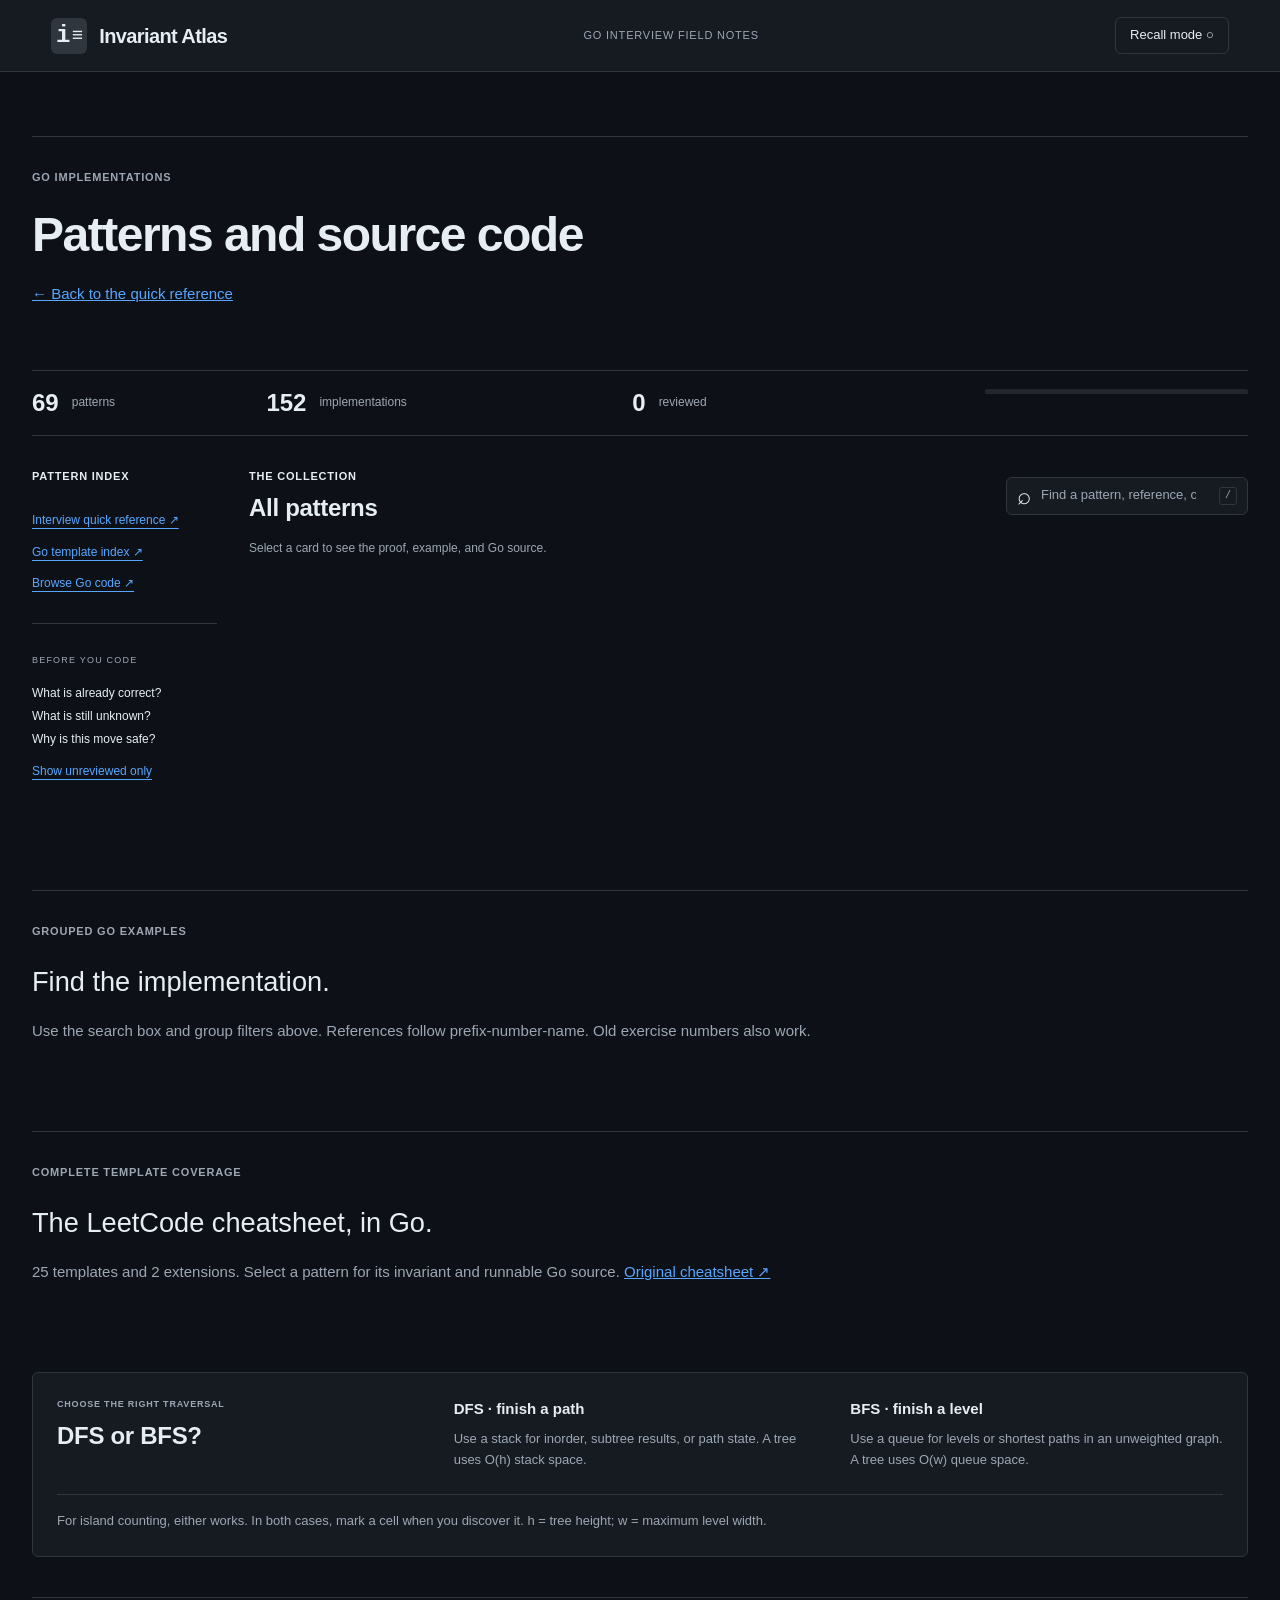
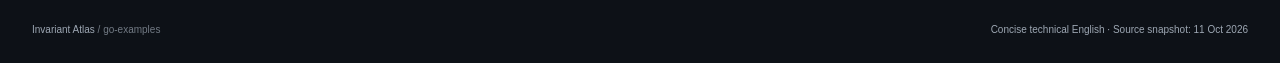
==== invariant-atlas/src/implementations.html @ f6c147f0 "Add interview quick reference and complexity chart with separate code catalog" ====
<!doctype html>
<html lang="en"><head><meta charset="utf-8"><meta name="viewport" content="width=device-width,initial-scale=1"><meta name="theme-color" content="#0d1117"><meta name="description" content="Short, visual invariant notes from Go interview practice."><title>Go implementations · Invariant Atlas</title><link rel="icon" href="icon.svg"><link rel="stylesheet" href="style.css"><script defer src="sources.js"></script><script defer src="data.js"></script><script defer src="progress.js"></script><script defer src="app.js"></script></head>
<body><a class="skip" href="#library">Skip to patterns</a>
<header><a class="brand" href="index.html"><span class="logo">i<span>≡</span></span> Invariant Atlas</a><span class="header-note">GO INTERVIEW FIELD NOTES</span><button id="recall" class="button" aria-pressed="false">Recall mode <span>○</span></button></header>
<main>
<section class="cheatsheet"><p class="eyebrow">GO IMPLEMENTATIONS</p><h1>Patterns and source code</h1><p><a href="index.html#quick-reference">← Back to the quick reference</a></p></section><section class="statbar"><div><strong id="pattern-count">69</strong><span>patterns</span></div><div><strong id="exercise-count">152</strong><span>implementations</span></div><div><strong id="review-count">0</strong><span>reviewed</span></div><progress id="progress" max="69" value="0" aria-label="Review progress"></progress></section><section id="library" class="library"><aside><p class="eyebrow">PATTERN INDEX</p><nav id="categories" aria-label="Pattern categories"></nav><a class="text-button" href="index.html#quick-reference">Interview quick reference ↗</a><a class="text-button" href="#cheatsheet">Go template index ↗</a><a class="text-button" href="#code-library">Browse Go code ↗</a><div class="side-note"><span>BEFORE YOU CODE</span><p>What is already correct?<br>What is still unknown?<br>Why is this move safe?</p></div><button id="review-filter" class="text-button" aria-pressed="false">Show unreviewed only</button></aside><div class="catalog"><div class="catalog-top"><div><p class="eyebrow">THE COLLECTION</p><h2 id="section-title">All patterns <span id="result-count"></span></h2></div><label class="search"><span aria-hidden="true">⌕</span><input id="search" type="search" placeholder="Find a pattern, reference, or old number…" aria-label="Search patterns"><kbd>/</kbd></label></div><p id="mode-note" class="mode-note">Select a card to see the proof, example, and Go source.</p><div id="cards" class="cards"></div><div id="empty" hidden><h3>No matching invariant notes.</h3><p>Check the matching Go implementations below, or clear the filters.</p><button id="clear" class="button">Clear filters</button></div></div></section>
<section id="code-library" class="cheatsheet" aria-labelledby="code-title"><p class="eyebrow">GROUPED GO EXAMPLES</p><h2 id="code-title">Find the implementation.</h2><p>Use the search box and group filters above. References follow prefix-number-name. Old exercise numbers also work.</p><p id="code-count" role="status"></p><div id="code-index" class="cheatsheet-index"></div></section><section id="cheatsheet" class="cheatsheet" aria-labelledby="cheatsheet-title"><p class="eyebrow">COMPLETE TEMPLATE COVERAGE</p><h2 id="cheatsheet-title">The LeetCode cheatsheet, in Go.</h2><p>25 templates and 2 extensions. Select a pattern for its invariant and runnable Go source. <a href="https://leetcode.com/explore/interview/card/cheatsheets/720/resources/4723/" target="_blank" rel="noopener">Original cheatsheet ↗</a></p><div id="cheatsheet-index" class="cheatsheet-index"></div></section><section class="compare"><div><p class="eyebrow">CHOOSE THE RIGHT TRAVERSAL</p><h2>DFS or BFS?</h2></div><div><h3>DFS · finish a path</h3><p>Use a stack for inorder, subtree results, or path state. A tree uses O(h) stack space.</p></div><div><h3>BFS · finish a level</h3><p>Use a queue for levels or shortest paths in an unweighted graph. A tree uses O(w) queue space.</p></div><p class="compare-foot">For island counting, either works. In both cases, mark a cell when you discover it. h = tree height; w = maximum level width.</p></section>
<footer><span>Invariant Atlas <span class="muted">/ go-examples</span></span><span>Concise technical English · Source snapshot: 11 Oct 2026</span></footer>
</main>
<dialog id="detail" aria-labelledby="detail-title"><div class="dialog-top"><span id="detail-group" class="eyebrow"></span><button id="close" class="close" aria-label="Close pattern">×</button></div><div id="detail-content"></div><div class="dialog-actions"><button id="reviewed" class="primary">Mark as reviewed</button><button id="next-pattern" class="button">Next pattern →</button></div></dialog>
<div id="status" class="sr-only" role="status" aria-live="polite"></div>
</body></html>
---- invariant-atlas/src/style.css ----
:root{--bg:#0d1117;--ink:#e6edf3;--muted:#9da7b3;--line:#30363d;--accent:#161b22;--white:#161b22;--serif:-apple-system,BlinkMacSystemFont,"Segoe UI",sans-serif;--sans:-apple-system,BlinkMacSystemFont,"Segoe UI",sans-serif}*{box-sizing:border-box}html{scroll-behavior:smooth;scroll-padding-top:90px}body{margin:0;background:var(--bg);color:var(--ink);font-family:var(--sans);font-size:15px;line-height:1.6}button,input,a{-webkit-tap-highlight-color:transparent}button,input{font:inherit}button,a{touch-action:manipulation}button{cursor:pointer}a{color:inherit}button{color:inherit}button:focus-visible,a:focus-visible,input:focus-visible,summary:focus-visible{outline:3px solid #58a6ff;outline-offset:4px}header{height:86px;border-bottom:1px solid var(--line);display:flex;align-items:center;justify-content:space-between;padding:0 5%;gap:16px}a.brand{display:flex;align-items:center;gap:12px;text-decoration:none;font-weight:700;font-size:20px;letter-spacing:-.6px}.logo{background:var(--ink);color:var(--accent);border-radius:9px;width:36px;height:36px;display:flex;align-items:center;justify-content:center;font:italic 29px Georgia}.logo span{font-size:19px;margin-left:2px}.header-note{font-size:10px;letter-spacing:2px;color:var(--muted)}.button{background:transparent;border:1px solid #30363d;padding:9px 17px;border-radius:7px;font-weight:500;font-size:13px}.button:hover{background:#21262d}.button[aria-pressed=true]{background:var(--ink);color:var(--white)}main{max-width:1440px;margin:auto;padding:0 5%}.hero{display:grid;grid-template-columns:1.12fr 1fr;gap:80px;align-items:center;padding:65px 0 58px}.eyebrow{font-size:10px;font-weight:700;letter-spacing:1.9px;margin:0 0 20px}.dot{display:inline-block;width:7px;height:7px;background:#3fb950;border-radius:50%;margin-right:8px}h1{font:100px/.94 var(--serif);letter-spacing:-3px;margin:25px 0}h1 em{color:#58a6ff;font-weight:400}.intro{max-width:410px;color:var(--muted);font-size:16px;margin-bottom:26px}.primary{display:inline-flex;gap:35px;align-items:center;justify-content:center;padding:12px 20px;background:var(--ink);color:var(--white);border:0;border-radius:7px;text-decoration:none;font-weight:500;font-size:13px}.primary:hover{background:#2ea043}.proof-card{background:#161b22;border:1px solid #30363d;border-radius:15px;padding:27px 30px;position:relative}.proof-top,.proof-bottom{display:flex;justify-content:space-between;font-size:9px;letter-spacing:1.3px}.proof-top{border-bottom:1px solid #30363d;padding-bottom:19px}.proof-row{display:flex;gap:23px;padding:20px 0 0}.proof-num{font:italic 24px var(--serif);color:#58a6ff;min-width:25px;padding-top:4px}.proof-row h2{font-size:19px;letter-spacing:-.5px;margin:0 0 3px}.proof-row p{font-size:13px;color:#9da7b3;max-width:300px;margin:0}.proof-bottom{justify-content:flex-start;align-items:center;border-top:1px solid #30363d;padding-top:18px;margin-top:25px;font-size:10px;letter-spacing:.2px}.statbar{display:grid;grid-template-columns:.8fr 1.3fr 1.25fr 1fr;gap:24px;padding:25px 0;border-top:1px solid var(--line);border-bottom:1px solid var(--line)}.statbar>div{display:flex;align-items:center;gap:13px}.statbar strong{font:36px var(--serif)}.statbar span{font-size:11px;color:var(--muted)}.statbar .progress-wrap{display:block;padding-top:7px}progress{width:100%;height:5px;border:0;border-radius:9px;appearance:none;background:#21262d}progress::-webkit-progress-bar{background:#21262d;border-radius:9px}progress::-webkit-progress-value{background:#3fb950;border-radius:9px}progress::-moz-progress-bar{background:#3fb950}.progress-wrap small{font-size:10px;color:var(--muted)}.library{display:grid;grid-template-columns:185px 1fr;gap:45px;padding:48px 0}aside .eyebrow{margin-bottom:14px}nav{display:grid;gap:3px}.category{border:0;background:none;border-radius:6px;text-align:left;padding:9px 12px;display:flex;justify-content:space-between;font-size:12px}.category:hover{background:#21262d}.category.active{background:var(--ink);color:#fff}.category span{opacity:.65}.side-note{border-top:1px solid var(--line);margin-top:30px;padding-top:22px}.side-note span{font-size:9px;letter-spacing:1.2px;color:var(--muted)}.side-note p{font-size:12px;line-height:1.9}.text-button{border:0;padding:0;background:none;text-align:left;font-size:11px;text-decoration:underline;text-underline-offset:4px}.text-button[aria-pressed=true]{font-weight:700}.catalog-top{display:flex;justify-content:space-between;align-items:center;gap:16px}.catalog-top .eyebrow{margin:0 0 7px}h2{font-weight:500}.catalog-top h2{font:35px var(--serif);letter-spacing:-.6px;margin:0}.catalog-top h2 span{font:12px var(--sans);vertical-align:middle;margin-left:8px;color:var(--muted)}.search{display:flex;align-items:center;background:var(--white);border:1px solid var(--line);padding:8px 12px;gap:8px;border-radius:7px}.search>span{font-size:24px;line-height:1}.search input{width:205px;border:0;background:transparent;color:var(--ink);font-size:12px;outline:none}.search:focus-within{outline:2px solid #58a6ff}.search kbd{border:1px solid var(--line);border-radius:3px;padding:0 5px;font-size:10px;color:var(--muted)}.mode-note{font-size:12px;color:var(--muted);margin:15px 0 22px}.cards{display:grid;grid-template-columns:repeat(3,minmax(0,1fr));gap:15px}.card{display:flex;flex-direction:column;align-items:stretch;text-align:left;border:1px solid var(--line);border-radius:10px;background:var(--white);padding:21px;min-height:224px;transition:transform .18s,border-color .18s}.card:hover{transform:translateY(-3px);border-color:#58a6ff}.card-head{display:flex;justify-content:space-between;gap:10px;align-items:center}.tag{font-size:9px;letter-spacing:.7px;text-transform:uppercase;color:#58a6ff}.card-number{font:10px monospace;color:#9da7b3}.card h3{font-size:16px;letter-spacing:-.3px;line-height:1.3;margin:15px 0 12px}.card p{font-size:12px;color:var(--muted);margin:0 0 20px;line-height:1.7}.card-foot{margin-top:auto;border-top:1px solid #30363d;padding-top:12px;display:flex;justify-content:space-between;font-size:10px;color:#58a6ff}.compare{background:#161b22;border:1px solid #30363d;border-radius:12px;padding:30px;display:grid;grid-template-columns:1fr 1fr 1fr;gap:24px;margin:0 0 40px}.compare h2{font:35px var(--serif);margin:0}.compare h3{font-size:15px;margin:0 0 8px}.compare p{font-size:12px;color:#9da7b3;margin:0}.compare .eyebrow{font-size:9px;margin-bottom:9px}.compare-foot{grid-column:1/-1;border-top:1px solid #30363d;padding-top:16px}footer{border-top:1px solid var(--line);display:flex;justify-content:space-between;gap:20px;padding:24px 0;font-size:10px;color:var(--muted)}.muted{opacity:.7}.skip{position:absolute;top:-60px;background:var(--white);padding:10px;z-index:5}.skip:focus{top:5px}.sr-only{position:absolute;width:1px;height:1px;padding:0;overflow:hidden;clip:rect(0,0,0,0);white-space:nowrap}body.modal-open{overflow:hidden}
dialog{width:min(720px,calc(100% - 28px));max-height:90dvh;padding:30px;border:1px solid #30363d;border-radius:16px;color:var(--ink);background:var(--white);box-shadow:0 30px 100px #1f232826}dialog::backdrop{background:#1f232866;backdrop-filter:blur(4px)}.dialog-top{display:flex;justify-content:space-between;align-items:center}.dialog-top .eyebrow{margin:0}.close{border:1px solid var(--line);background:transparent;border-radius:50%;width:34px;height:34px;font-size:25px;line-height:1}.detail-title{font:43px/1.1 var(--serif);margin:20px 0 25px}.rule{background:#132d46;border-left:3px solid #58a6ff;border-radius:0 8px 8px 0;padding:20px;margin-bottom:23px}.rule .eyebrow{margin:0 0 9px;color:#58a6ff}.rule p{font-size:19px;line-height:1.5;margin:0}.proof-details{display:grid;grid-template-columns:1fr 1fr;gap:22px}.proof-details h3,.example h3,.trap h3{font-size:11px;text-transform:uppercase;letter-spacing:1px;margin:0 0 7px}.proof-details p,.example p,.trap p{font-size:13px;margin:0;color:#9da7b3}.example{padding:20px 0;border-bottom:1px solid var(--line);margin-bottom:20px}.example p{font-family:Consolas,monospace;color:var(--ink);line-height:1.8}.trap{background:#30270d;padding:16px;border-radius:7px}.trap h3{color:#e3b341}.cost{font:12px Consolas,monospace;margin:18px 0}.source-links{font-size:11px}.source-links summary{cursor:pointer;color:#58a6ff}.source-links a{display:block;overflow-wrap:anywhere;margin-top:8px}.source-links p{color:var(--muted);font-size:10px}.dialog-actions{display:flex;justify-content:space-between;gap:12px;padding-top:25px;margin-top:22px;border-top:1px solid var(--line)}.recall-prompt{padding:20px 0}.recall-prompt p{font:23px var(--serif)}.trace{padding:18px;background:#161b22;border-radius:8px;margin:18px 0}.trace-head{display:flex;align-items:center;justify-content:space-between;font-size:10px;letter-spacing:1px}.cells{display:flex;gap:7px;margin:15px 0;flex-wrap:wrap}.cell{display:flex;align-items:center;justify-content:center;border:1px solid #30363d;border-radius:5px;width:43px;height:43px;font:18px Consolas,monospace;background:#fff}.cell.done{background:#143820;border-color:#3fb950}.cell.equal{background:#2a1d3e;border-color:#bc8cff}.cell.high{background:#382514;border-color:#d29922}.trace p{font-size:12px;min-height:40px}.trace-controls{display:flex;align-items:center;gap:8px}.trace-controls .button{padding:5px 12px}.trace-controls span{margin-left:auto;font-size:10px;color:var(--muted)}button:disabled{opacity:.4;cursor:default}.empty{padding:30px}#empty{padding:35px 0}#empty p{color:var(--muted)}
@media(min-width:1450px){.hero{gap:110px}h1{font-size:110px}.cards{gap:18px}}@media(max-width:1100px){.cards{grid-template-columns:repeat(2,minmax(0,1fr))}.hero{gap:40px}h1{font-size:83px}.library{gap:28px;grid-template-columns:155px 1fr}.search input{width:150px}.statbar{gap:15px}.statbar>div{gap:9px}}@media(max-width:760px){header{height:72px}.header-note{display:none}.brand{font-size:17px!important}main{padding:0 6%}.hero{grid-template-columns:1fr;gap:30px;padding:40px 0}.hero h1{font-size:83px}.intro{max-width:100%}.proof-card{padding:22px}.statbar{grid-template-columns:1fr 1fr;gap:16px}.statbar strong{font-size:28px}.statbar .progress-wrap{padding-top:0}.library{display:block;padding:30px 0}aside .eyebrow,.side-note{display:none}nav{display:flex;overflow:auto;padding-bottom:10px;margin-bottom:10px}.category{white-space:nowrap;gap:12px}.text-button{margin:0 0 24px}.catalog-top{align-items:flex-start;flex-direction:column}.search{width:100%}.search input{flex:1;width:auto}.cards{gap:12px}.card{padding:17px;min-height:225px}.card h3{font-size:15px}.compare{grid-template-columns:1fr;gap:22px;padding:24px}.compare-foot{grid-column:auto}footer{flex-direction:column;gap:5px}dialog{padding:22px}.detail-title{font-size:36px}.rule p{font-size:17px}}@media(max-width:400px){.cards{grid-template-columns:1fr}.card{min-height:180px}.hero h1{font-size:75px}.proof-details{grid-template-columns:1fr}.dialog-actions{flex-wrap:wrap}.header-note{display:none}header{padding:0 5%}.button{padding:8px 12px}}@media(prefers-reduced-motion:reduce){html{scroll-behavior:auto}.card{transition:none}.card:hover{transform:none}}@media print{header,.hero,.statbar,aside,.search,.compare,footer,.dialog-actions,.close{display:none}main,.library{display:block}.cards{display:block}.card{break-inside:avoid;margin-bottom:15px}dialog[open]{position:static;max-height:none;box-shadow:none;width:100%}body.modal-open .catalog{display:none}}

/* GitHub dark: neutral surfaces, blue navigation, green primary actions. */

header{height:72px;background:#161b22;padding:0 4%}
main{max-width:1280px;padding:0 32px}
.logo{background:#e6edf3;border-radius:6px;font:600 24px ui-monospace,Consolas,monospace}
.header-note,.eyebrow{letter-spacing:.8px;font-size:11px}
.hero{padding:40px 0;gap:48px}
h1{font:600 48px/1.15 var(--sans);letter-spacing:-1.5px;margin:20px 0}
h1 em{font-style:normal;font-weight:600}
.intro{font-size:16px;max-width:440px}
.primary{background:#238636;border:1px solid #1f232826;box-shadow:0 1px 0 #1f23281a;border-radius:6px;padding:8px 16px;font-size:14px}
.button{background:#161b22;box-shadow:0 1px 0 #1f23280a;border-radius:6px;padding:7px 14px;font-size:13px}
.button[aria-pressed=true]{background:#132d46;color:#58a6ff;border-color:#54aeff}
.proof-card{border-radius:6px;padding:20px 24px}
.proof-num{font:600 14px ui-monospace,Consolas,monospace}
.proof-row{gap:14px;padding-top:16px}
.proof-row h2{font-size:16px;font-weight:600;letter-spacing:0}
.proof-top,.proof-bottom{font-size:11px;letter-spacing:.3px}
.statbar{padding:18px 0}.statbar strong{font:600 24px var(--sans)}.statbar span{font-size:12px}
.library{padding:32px 0;gap:32px}.category{font-size:14px;position:relative}
.category.active{background:#21262d;color:#e6edf3;font-weight:600}
.category.active:before{content:"";position:absolute;left:-6px;top:8px;bottom:8px;width:4px;border-radius:3px;background:#fd8c73}
.category span{background:#afb8c133;border-radius:20px;padding:0 7px;opacity:1;font-size:12px}
.catalog-top h2,.compare h2{font:600 24px/1.3 var(--sans);letter-spacing:-.3px}
.search{border-radius:6px;padding:6px 10px}.search input{font-size:13px}
.card{border-radius:6px;padding:18px;min-height:215px;transition:border-color .15s,box-shadow .15s}
.card:hover{transform:none;box-shadow:0 3px 10px #1f23280a}
.card h3{color:#58a6ff;font-size:16px;font-weight:600;letter-spacing:0}
.card p{font-size:13px}.card-foot{font-size:11px}
.tag{background:#132d46;border-radius:20px;padding:2px 9px;font-size:10px;text-transform:none;letter-spacing:0;font-weight:600}
.card-number{font-size:11px}.side-note p,.text-button{font-size:12px}.text-button{color:#58a6ff}
.compare{border-radius:6px;padding:24px}.compare p{font-size:13px}
dialog{border-radius:12px;box-shadow:0 8px 32px #1f232833}.detail-title{font:600 30px/1.25 var(--sans)}
.rule p{font-size:17px}.rule .eyebrow{font-size:11px}.recall-prompt p{font:500 20px/1.5 var(--sans)}
.source-links a{color:#58a6ff}.source-links{font-size:12px}.close{border-radius:6px;background:#161b22}
@media(max-width:760px){main{padding:0 20px}.hero{gap:24px;padding:28px 0}.hero h1{font-size:40px}.statbar strong{font-size:24px}nav{padding-left:6px}.detail-title{font-size:26px}}
@media(max-width:400px){.hero h1{font-size:36px}.card{min-height:180px}}

:root{color-scheme:dark}
.primary{color:#ffffff}.logo{background:#30363d;color:#e6edf3}.cell{background:#0d1117}.cell.done{color:#7ee787}.cell.equal{color:#d2a8ff}.cell.high{color:#ffa657}.search input::placeholder{color:#9da7b3;opacity:1}dialog::backdrop{background:#010409b3}.rule p{color:#e6edf3}.trap p{color:#d4caa9}::selection{background:#264f78;color:#ffffff}

.cheatsheet{margin:4rem 0;padding-top:2rem;border-top:1px solid #30363d}.cheatsheet h2{font-size:1.7rem;margin:.5rem 0}.cheatsheet>p{color:#9da7b3;line-height:1.6}.cheatsheet a{color:#58a6ff}.cheatsheet-index{display:grid;grid-template-columns:repeat(auto-fit,minmax(min(100%,280px),1fr));gap:.6rem;margin-top:1.5rem}.cheatsheet-link{display:flex;flex-direction:column;align-items:flex-start;text-align:left;white-space:normal;padding:.85rem;gap:.5rem}.cheatsheet-link small{color:#9da7b3}
/* Full references remain readable at narrow widths. */
.card-head{flex-direction:column;align-items:flex-start;gap:6px}.card-number{font-size:10px;overflow-wrap:anywhere;white-space:normal}.category{flex-direction:column;gap:2px}.category span{font-size:10px}.cheatsheet-link span,.cheatsheet-link small{overflow-wrap:anywhere;max-width:100%}aside>.text-button{display:block;margin:12px 0}#detail-group{overflow-wrap:anywhere}#code-index .cheatsheet-link{text-decoration:none}.search{min-width:0}.search input{min-width:0;width:100%}
/* Concise interview reference; tables scroll only inside their own container. */
.quick-nav{display:flex;flex-wrap:wrap;gap:12px;margin:20px 0}.quick-reference h3{margin:20px 0 10px}.quick-search{display:grid;gap:8px;max-width:520px;color:#9da7b3}.quick-search input{font:inherit;padding:12px;background:#0d1117;color:#e6edf3;border:1px solid #30363d;border-radius:6px;width:100%;box-sizing:border-box}.quick-grid{display:grid;grid-template-columns:repeat(auto-fit,minmax(min(100%,280px),1fr));gap:12px}.quick-choice{background:#161b22;border:1px solid #30363d;border-radius:8px;padding:18px;min-width:0}.quick-choice .eyebrow{line-height:1.6;letter-spacing:.04em;color:#9da7b3}.quick-choice h3{font-size:18px;margin:10px 0}.quick-choice p{line-height:1.6}.quick-choice .text-button{display:block;text-align:left;white-space:normal;line-height:1.5;color:#58a6ff;margin:8px 0}.quick-details{margin:20px 0;border:1px solid #30363d;border-radius:8px;padding:18px}.quick-details summary{cursor:pointer;font-size:18px;font-weight:600}.quick-details p,.quick-details li{line-height:1.7;color:#9da7b3}.quick-details li{margin:8px 0}.quick-table{overflow-x:auto}.quick-table table{width:100%;border-collapse:collapse;font-size:14px}.quick-table caption{text-align:left;padding:12px 0;color:#9da7b3}.quick-table th,.quick-table td{text-align:left;vertical-align:top;border-bottom:1px solid #30363d;padding:12px;line-height:1.6;min-width:115px}.quick-table thead{background:#161b22}.quick-reference [id]{scroll-margin-top:80px}#quick-reference{scroll-margin-top:80px}
.complexity-panel{background:#161b22;border:1px solid #30363d;border-radius:8px;padding:20px}.complexity-panel svg{width:100%;height:auto;display:block}.complexity-panel svg text{fill:#9da7b3;font:14px system-ui}.growth-legend{display:flex;flex-wrap:wrap;gap:16px;justify-content:center;margin:15px 0}.growth-legend span{display:flex;align-items:center;gap:7px;font-size:14px}.growth-legend i{width:18px;height:3px}.growth-control{display:flex;align-items:center;gap:14px;margin:24px 0;flex-wrap:wrap}.growth-control input{flex:1;min-width:100px;accent-color:#58a6ff}.growth-values{display:grid;grid-template-columns:repeat(auto-fit,minmax(115px,1fr));gap:8px}.growth-values div{background:#0d1117;padding:12px;border:1px solid #30363d;border-radius:6px}.growth-values span,.growth-values strong{display:block;font-size:14px;margin:4px 0}.code-entry{margin:20px 0}.code-entry a,header>a.button{text-decoration:none;color:#58a6ff}@media(max-width:600px){.complexity-panel{padding:8px}.growth-values{grid-template-columns:repeat(2,minmax(0,1fr))}header{flex-wrap:wrap;gap:10px}.header-note{display:none}}
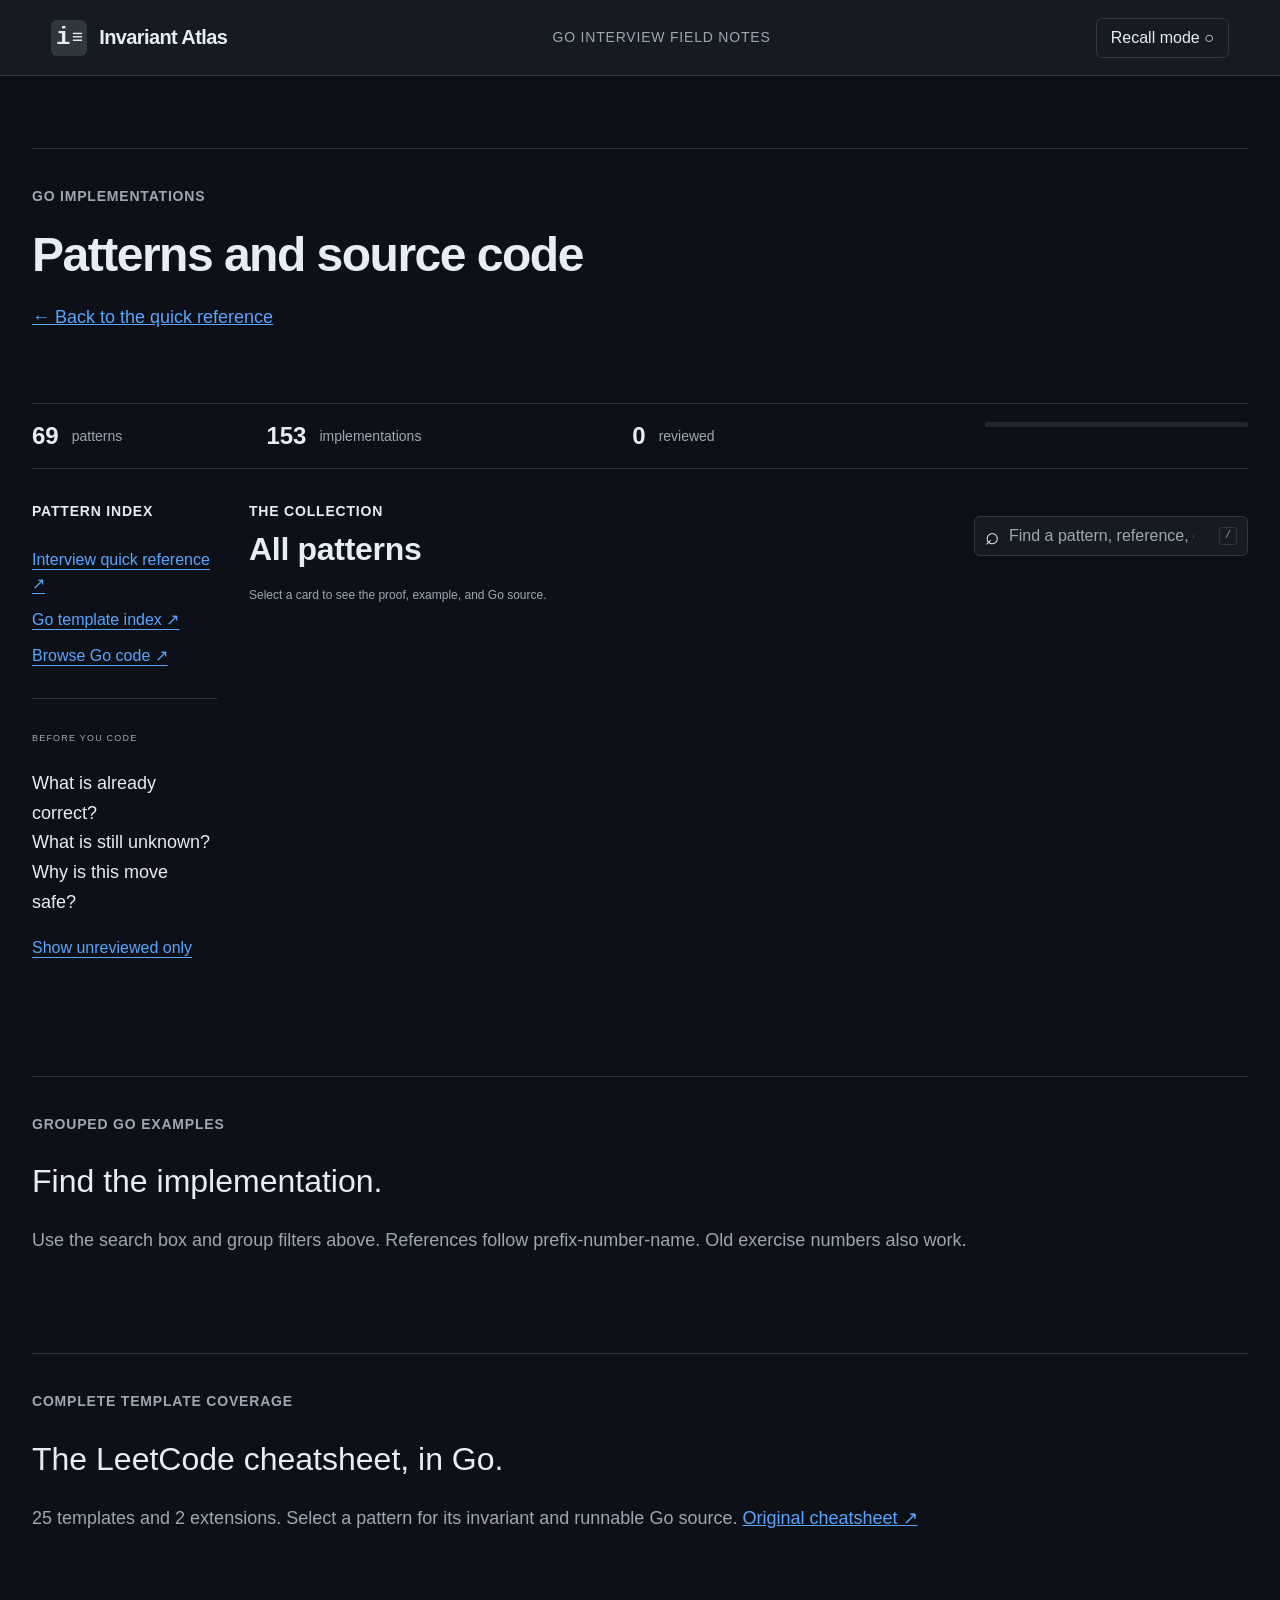
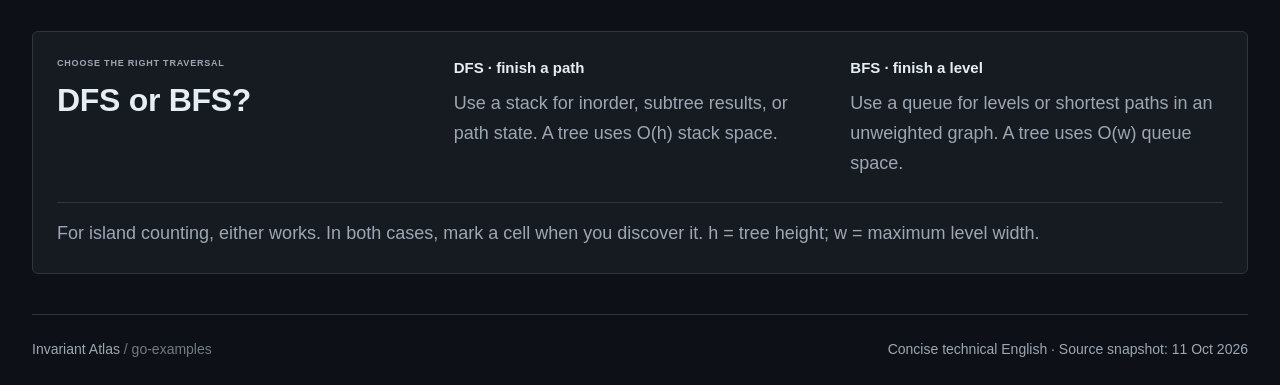
==== commit e10ee2af: "Add min-heap implementation with invariant and regression tests" ====
--- a/invariant-atlas/src/implementations.html
+++ b/invariant-atlas/src/implementations.html
@@ -3,7 +3,7 @@
 <body><a class="skip" href="#library">Skip to patterns</a>
 <header><a class="brand" href="index.html"><span class="logo">i<span>≡</span></span> Invariant Atlas</a><span class="header-note">GO INTERVIEW FIELD NOTES</span><button id="recall" class="button" aria-pressed="false">Recall mode <span>○</span></button></header>
 <main>
-<section class="cheatsheet"><p class="eyebrow">GO IMPLEMENTATIONS</p><h1>Patterns and source code</h1><p><a href="index.html#quick-reference">← Back to the quick reference</a></p></section><section class="statbar"><div><strong id="pattern-count">69</strong><span>patterns</span></div><div><strong id="exercise-count">152</strong><span>implementations</span></div><div><strong id="review-count">0</strong><span>reviewed</span></div><progress id="progress" max="69" value="0" aria-label="Review progress"></progress></section><section id="library" class="library"><aside><p class="eyebrow">PATTERN INDEX</p><nav id="categories" aria-label="Pattern categories"></nav><a class="text-button" href="index.html#quick-reference">Interview quick reference ↗</a><a class="text-button" href="#cheatsheet">Go template index ↗</a><a class="text-button" href="#code-library">Browse Go code ↗</a><div class="side-note"><span>BEFORE YOU CODE</span><p>What is already correct?<br>What is still unknown?<br>Why is this move safe?</p></div><button id="review-filter" class="text-button" aria-pressed="false">Show unreviewed only</button></aside><div class="catalog"><div class="catalog-top"><div><p class="eyebrow">THE COLLECTION</p><h2 id="section-title">All patterns <span id="result-count"></span></h2></div><label class="search"><span aria-hidden="true">⌕</span><input id="search" type="search" placeholder="Find a pattern, reference, or old number…" aria-label="Search patterns"><kbd>/</kbd></label></div><p id="mode-note" class="mode-note">Select a card to see the proof, example, and Go source.</p><div id="cards" class="cards"></div><div id="empty" hidden><h3>No matching invariant notes.</h3><p>Check the matching Go implementations below, or clear the filters.</p><button id="clear" class="button">Clear filters</button></div></div></section>
+<section class="cheatsheet"><p class="eyebrow">GO IMPLEMENTATIONS</p><h1>Patterns and source code</h1><p><a href="index.html#quick-reference">← Back to the quick reference</a></p></section><section class="statbar"><div><strong id="pattern-count">69</strong><span>patterns</span></div><div><strong id="exercise-count">153</strong><span>implementations</span></div><div><strong id="review-count">0</strong><span>reviewed</span></div><progress id="progress" max="69" value="0" aria-label="Review progress"></progress></section><section id="library" class="library"><aside><p class="eyebrow">PATTERN INDEX</p><nav id="categories" aria-label="Pattern categories"></nav><a class="text-button" href="index.html#quick-reference">Interview quick reference ↗</a><a class="text-button" href="#cheatsheet">Go template index ↗</a><a class="text-button" href="#code-library">Browse Go code ↗</a><div class="side-note"><span>BEFORE YOU CODE</span><p>What is already correct?<br>What is still unknown?<br>Why is this move safe?</p></div><button id="review-filter" class="text-button" aria-pressed="false">Show unreviewed only</button></aside><div class="catalog"><div class="catalog-top"><div><p class="eyebrow">THE COLLECTION</p><h2 id="section-title">All patterns <span id="result-count"></span></h2></div><label class="search"><span aria-hidden="true">⌕</span><input id="search" type="search" placeholder="Find a pattern, reference, or old number…" aria-label="Search patterns"><kbd>/</kbd></label></div><p id="mode-note" class="mode-note">Select a card to see the proof, example, and Go source.</p><div id="cards" class="cards"></div><div id="empty" hidden><h3>No matching invariant notes.</h3><p>Check the matching Go implementations below, or clear the filters.</p><button id="clear" class="button">Clear filters</button></div></div></section>
 <section id="code-library" class="cheatsheet" aria-labelledby="code-title"><p class="eyebrow">GROUPED GO EXAMPLES</p><h2 id="code-title">Find the implementation.</h2><p>Use the search box and group filters above. References follow prefix-number-name. Old exercise numbers also work.</p><p id="code-count" role="status"></p><div id="code-index" class="cheatsheet-index"></div></section><section id="cheatsheet" class="cheatsheet" aria-labelledby="cheatsheet-title"><p class="eyebrow">COMPLETE TEMPLATE COVERAGE</p><h2 id="cheatsheet-title">The LeetCode cheatsheet, in Go.</h2><p>25 templates and 2 extensions. Select a pattern for its invariant and runnable Go source. <a href="https://leetcode.com/explore/interview/card/cheatsheets/720/resources/4723/" target="_blank" rel="noopener">Original cheatsheet ↗</a></p><div id="cheatsheet-index" class="cheatsheet-index"></div></section><section class="compare"><div><p class="eyebrow">CHOOSE THE RIGHT TRAVERSAL</p><h2>DFS or BFS?</h2></div><div><h3>DFS · finish a path</h3><p>Use a stack for inorder, subtree results, or path state. A tree uses O(h) stack space.</p></div><div><h3>BFS · finish a level</h3><p>Use a queue for levels or shortest paths in an unweighted graph. A tree uses O(w) queue space.</p></div><p class="compare-foot">For island counting, either works. In both cases, mark a cell when you discover it. h = tree height; w = maximum level width.</p></section>
 <footer><span>Invariant Atlas <span class="muted">/ go-examples</span></span><span>Concise technical English · Source snapshot: 11 Oct 2026</span></footer>
 </main>
--- a/invariant-atlas/src/style.css
+++ b/invariant-atlas/src/style.css
@@ -49,3 +49,12 @@
 /* Concise interview reference; tables scroll only inside their own container. */
 .quick-nav{display:flex;flex-wrap:wrap;gap:12px;margin:20px 0}.quick-reference h3{margin:20px 0 10px}.quick-search{display:grid;gap:8px;max-width:520px;color:#9da7b3}.quick-search input{font:inherit;padding:12px;background:#0d1117;color:#e6edf3;border:1px solid #30363d;border-radius:6px;width:100%;box-sizing:border-box}.quick-grid{display:grid;grid-template-columns:repeat(auto-fit,minmax(min(100%,280px),1fr));gap:12px}.quick-choice{background:#161b22;border:1px solid #30363d;border-radius:8px;padding:18px;min-width:0}.quick-choice .eyebrow{line-height:1.6;letter-spacing:.04em;color:#9da7b3}.quick-choice h3{font-size:18px;margin:10px 0}.quick-choice p{line-height:1.6}.quick-choice .text-button{display:block;text-align:left;white-space:normal;line-height:1.5;color:#58a6ff;margin:8px 0}.quick-details{margin:20px 0;border:1px solid #30363d;border-radius:8px;padding:18px}.quick-details summary{cursor:pointer;font-size:18px;font-weight:600}.quick-details p,.quick-details li{line-height:1.7;color:#9da7b3}.quick-details li{margin:8px 0}.quick-table{overflow-x:auto}.quick-table table{width:100%;border-collapse:collapse;font-size:14px}.quick-table caption{text-align:left;padding:12px 0;color:#9da7b3}.quick-table th,.quick-table td{text-align:left;vertical-align:top;border-bottom:1px solid #30363d;padding:12px;line-height:1.6;min-width:115px}.quick-table thead{background:#161b22}.quick-reference [id]{scroll-margin-top:80px}#quick-reference{scroll-margin-top:80px}
 .complexity-panel{background:#161b22;border:1px solid #30363d;border-radius:8px;padding:20px}.complexity-panel svg{width:100%;height:auto;display:block}.complexity-panel svg text{fill:#9da7b3;font:14px system-ui}.growth-legend{display:flex;flex-wrap:wrap;gap:16px;justify-content:center;margin:15px 0}.growth-legend span{display:flex;align-items:center;gap:7px;font-size:14px}.growth-legend i{width:18px;height:3px}.growth-control{display:flex;align-items:center;gap:14px;margin:24px 0;flex-wrap:wrap}.growth-control input{flex:1;min-width:100px;accent-color:#58a6ff}.growth-values{display:grid;grid-template-columns:repeat(auto-fit,minmax(115px,1fr));gap:8px}.growth-values div{background:#0d1117;padding:12px;border:1px solid #30363d;border-radius:6px}.growth-values span,.growth-values strong{display:block;font-size:14px;margin:4px 0}.code-entry{margin:20px 0}.code-entry a,header>a.button{text-decoration:none;color:#58a6ff}@media(max-width:600px){.complexity-panel{padding:8px}.growth-values{grid-template-columns:repeat(2,minmax(0,1fr))}header{flex-wrap:wrap;gap:10px}.header-note{display:none}}
+/* Preferred reading scale: 18px body, 16px controls, 14px metadata. */
+html{font-size:18px}body{font-size:18px;line-height:1.65}
+.intro,.proof-row p,.proof-details p,.example p,.trap p,.card p,.compare p,.side-note p,.trace p,.quick-table table,.quick-choice p{font-size:18px;line-height:1.65}
+.button,.primary,.text-button,.search input,.quick-search input,.category,.source-links,.source-links p,.cost,.growth-legend span,.growth-values span,.growth-values strong{font-size:16px;line-height:1.5}
+.header-note,.eyebrow,.rule .eyebrow,.card-number,.card-foot,.tag,.category span,.proof-top,.proof-bottom,.proof-details h3,.example h3,.trap h3,.trace-head,.trace-controls span,footer,.statbar span,.statbar small{font-size:14px;line-height:1.5}
+.card h3,.quick-choice h3,.quick-details summary,.proof-row h2{font-size:22px;line-height:1.4}.rule p{font-size:22px;line-height:1.6}
+.cheatsheet h2,.catalog-top h2,.compare h2{font-size:32px}.detail-title{font-size:36px}.cheatsheet-link small{font-size:14px}
+.complexity-panel svg text{font-size:17px}header{height:auto;min-height:76px;padding-top:12px;padding-bottom:12px;gap:12px;flex-wrap:wrap}
+@media(max-width:760px){.cards{grid-template-columns:1fr}.proof-details{grid-template-columns:1fr}.dialog-actions{flex-wrap:wrap}.detail-title{font-size:30px}.quick-table th,.quick-table td{min-width:150px}.growth-legend{gap:12px}}
